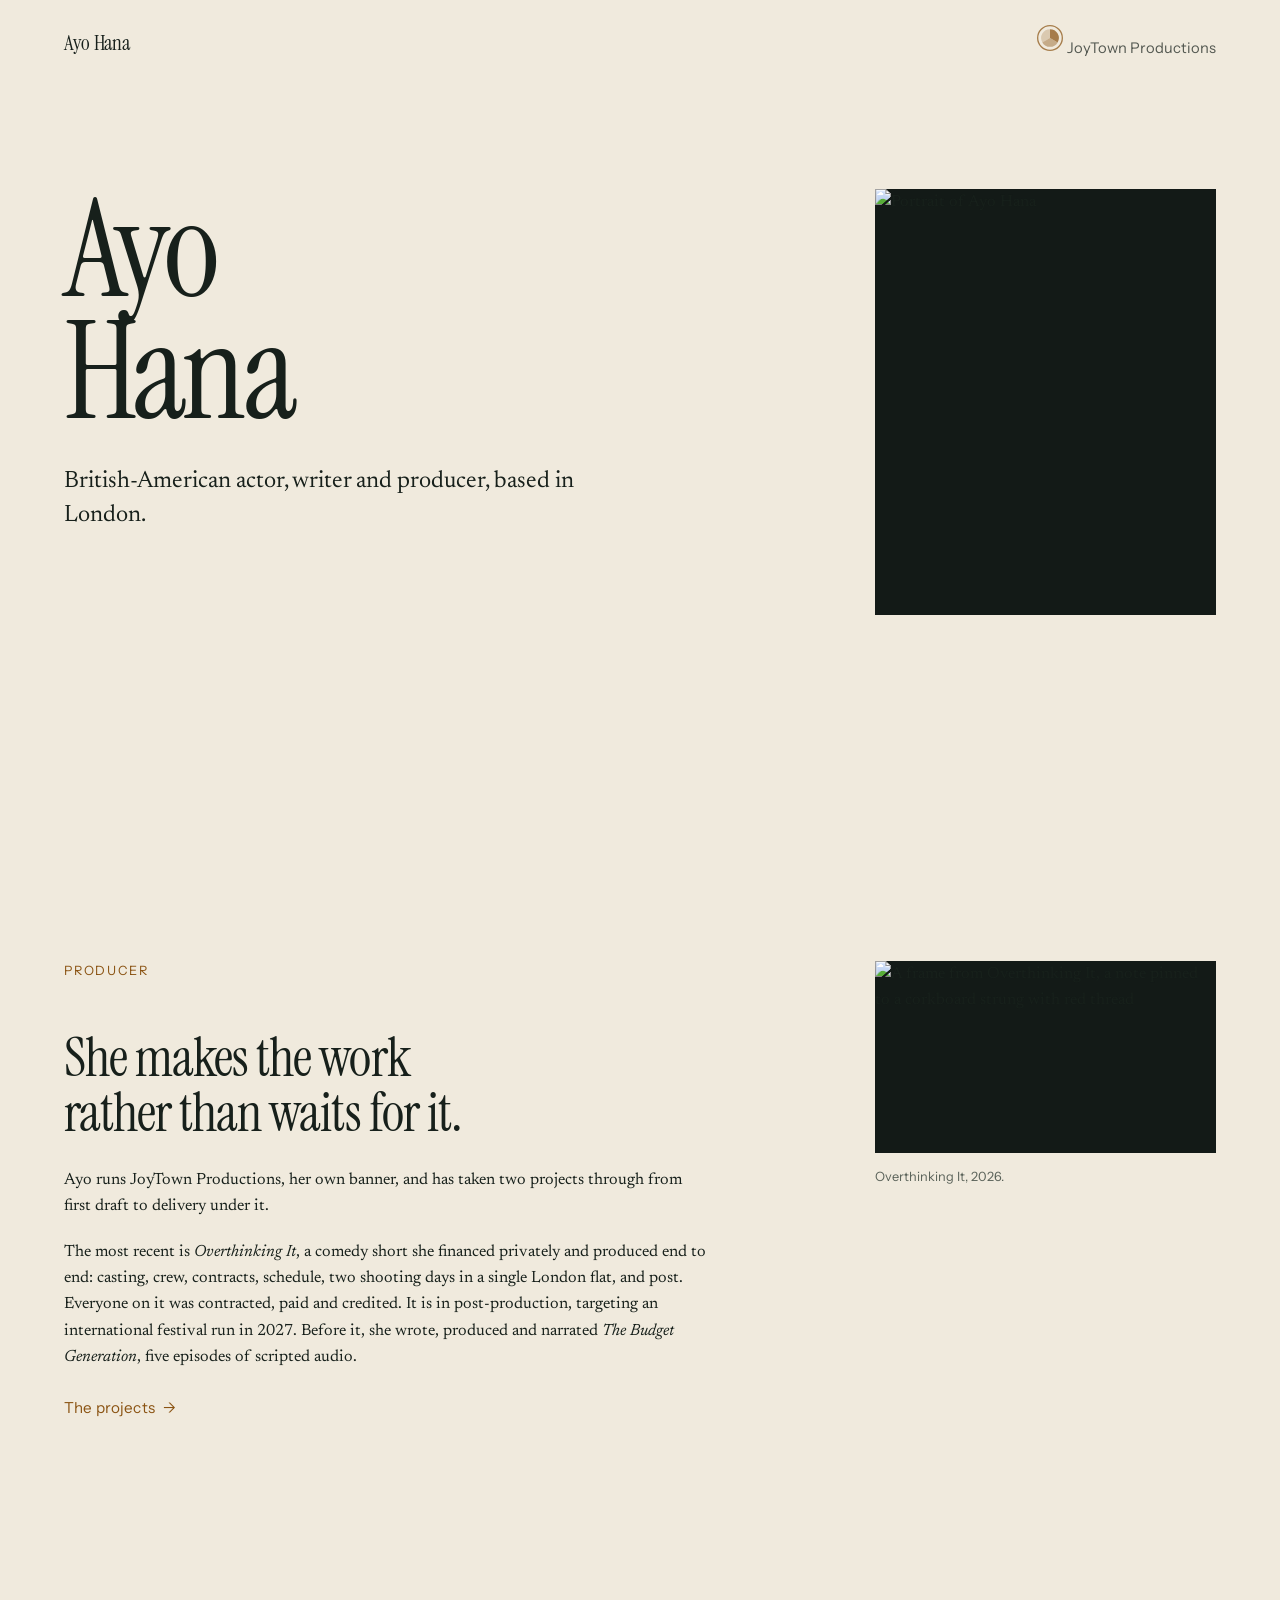
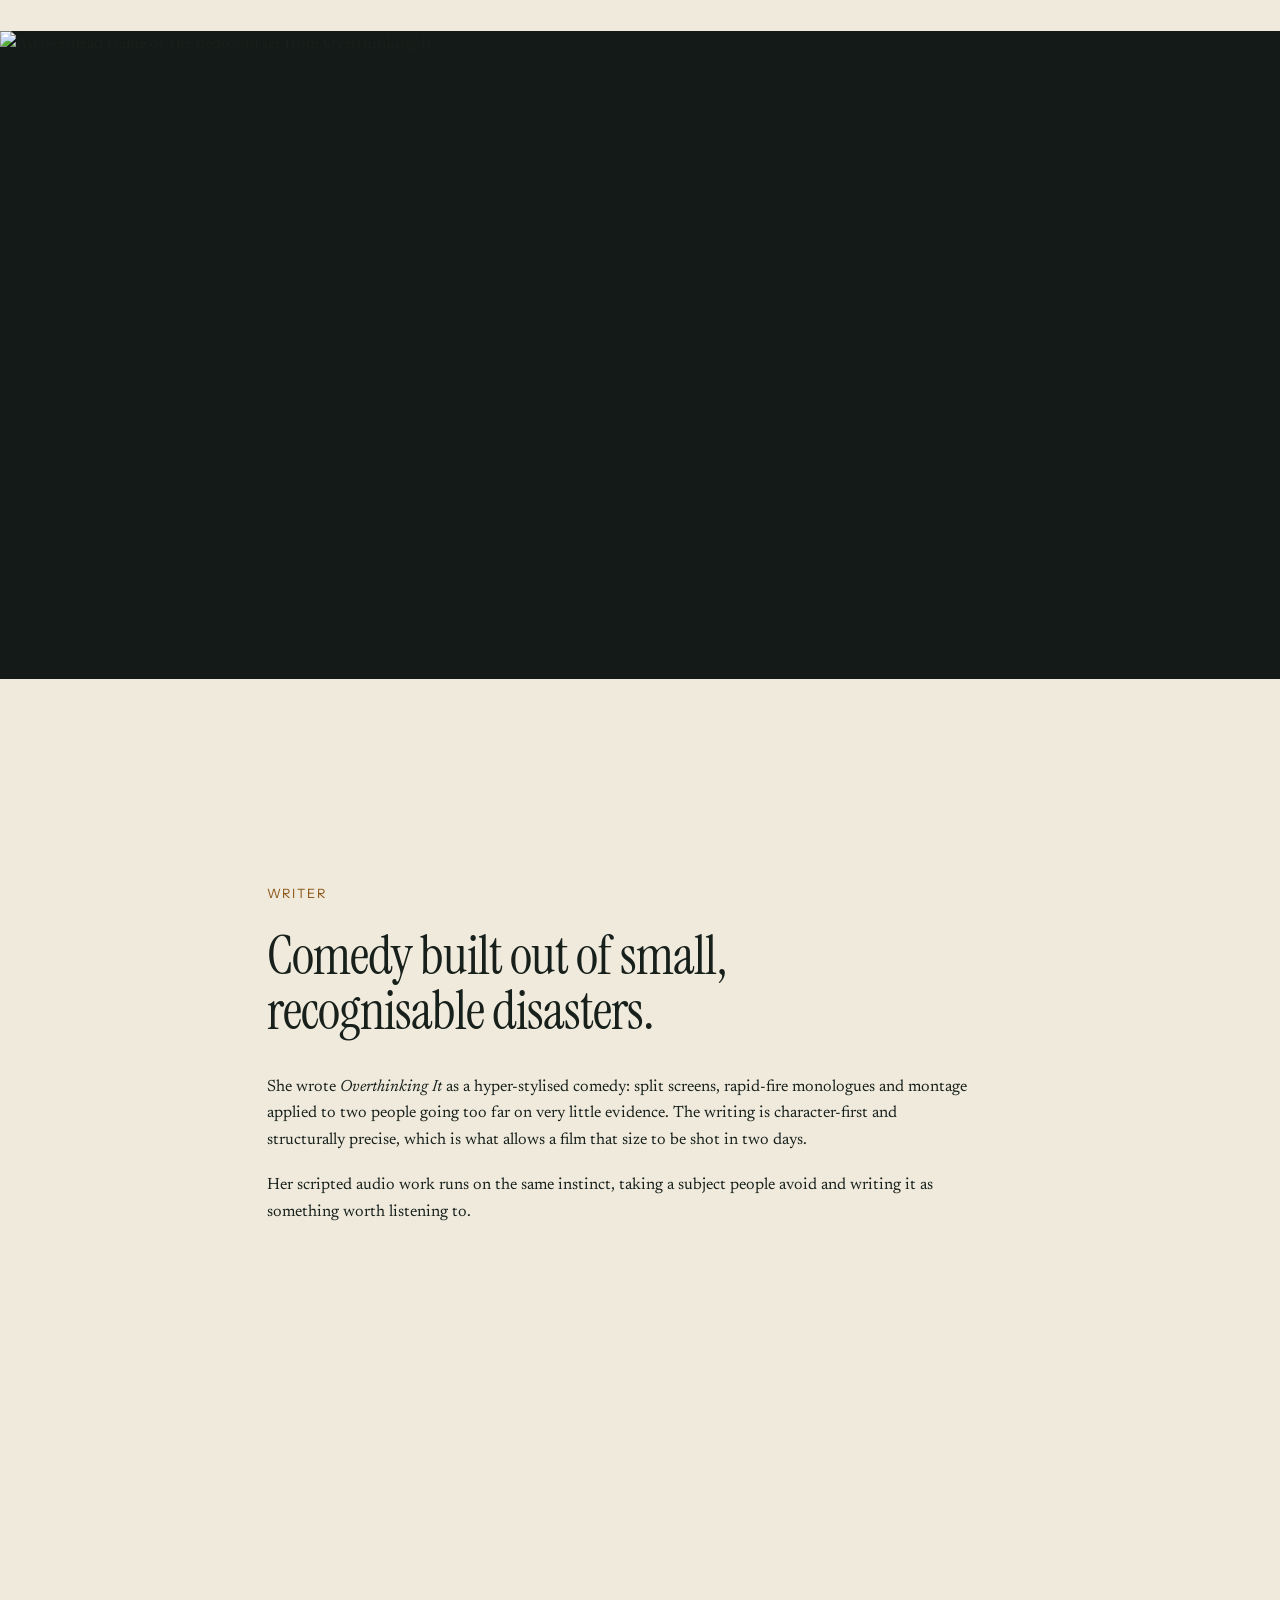
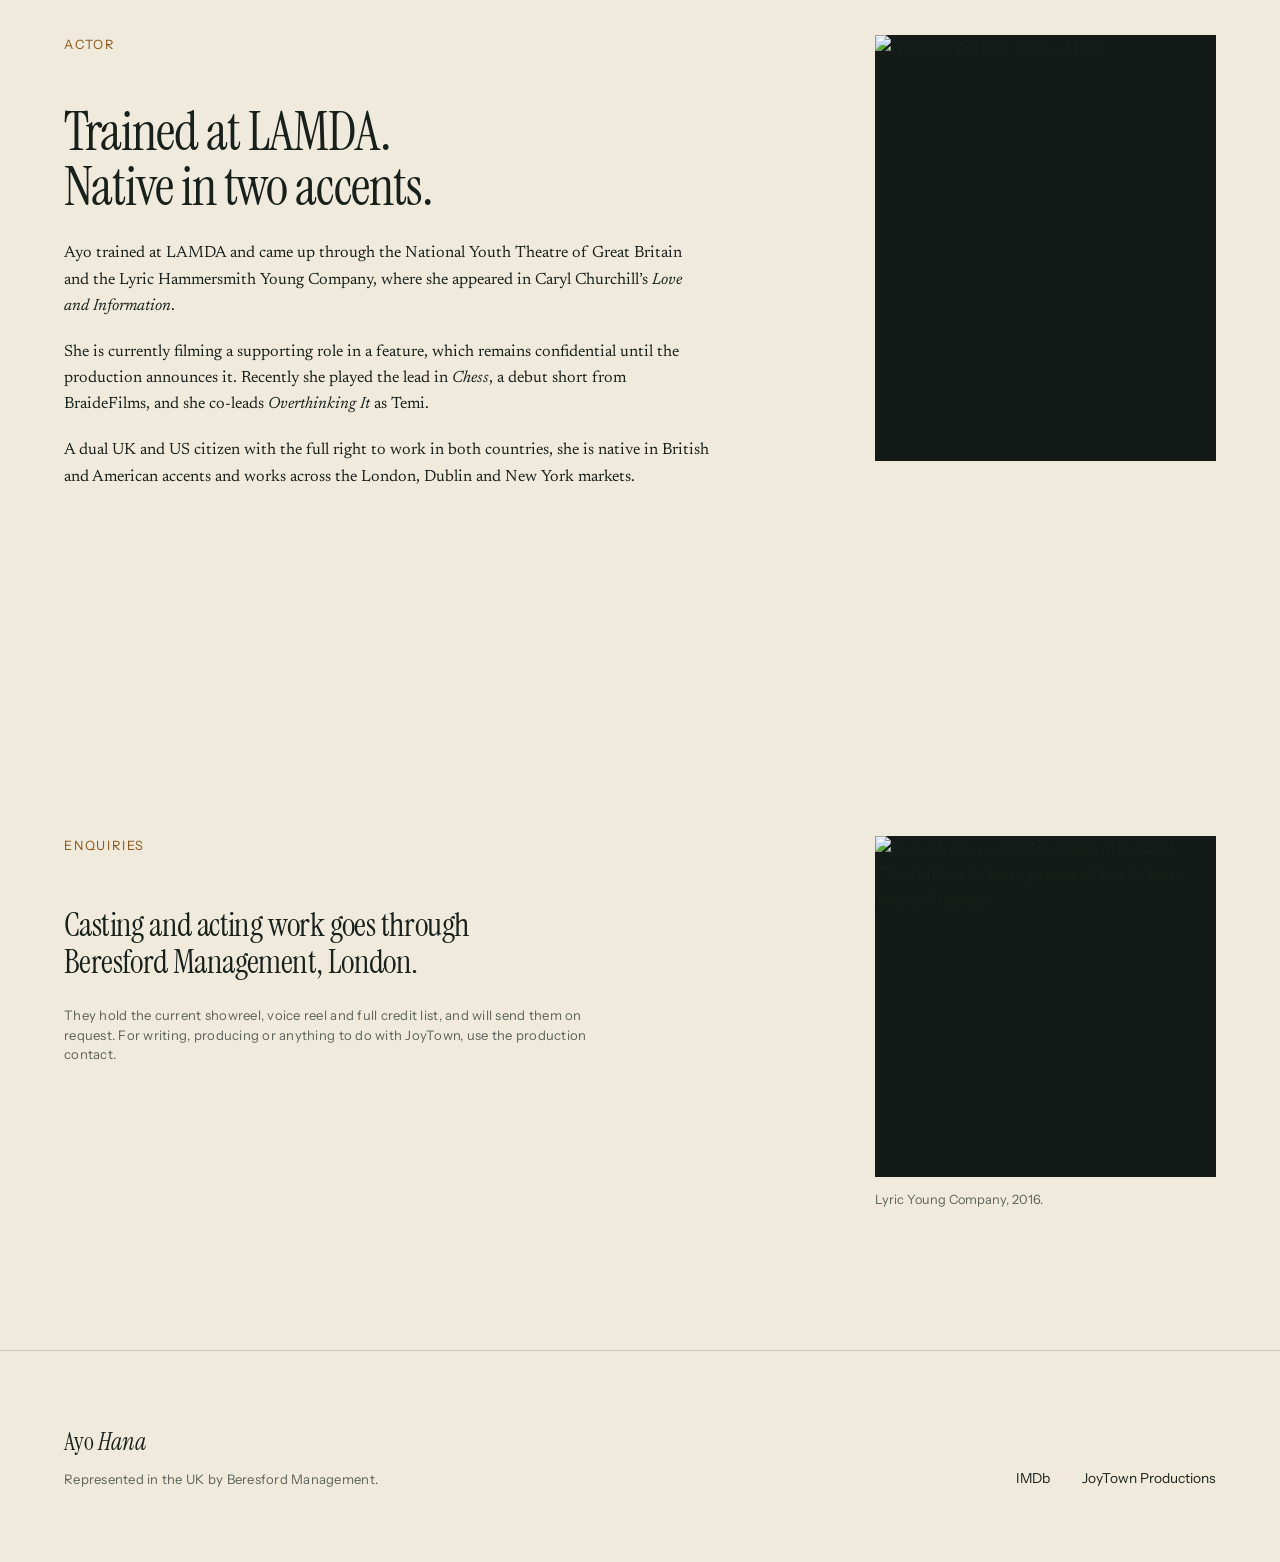
==== ayo-hana.html @ 01e251cb "Add site pages and stylesheet" ====
<!doctype html>
<html lang="en-GB">
<head>
<meta charset="utf-8">
<meta name="viewport" content="width=device-width, initial-scale=1">
<title>Ayo Hana &mdash; Actor, Writer, Producer</title>
<meta name="description" content="Ayo Hana is a British-American actor, writer and producer based in London. Trained at LAMDA. Represented by Beresford Management.">
<meta name="theme-color" content="#0C110F">
<meta property="og:type" content="website">
<meta property="og:site_name" content="JoyTown Productions">
<meta property="og:title" content="Ayo Hana - Actor, Writer, Producer">
<meta property="og:description" content="Ayo Hana is a British-American actor, writer and producer based in London. Trained at LAMDA. Represented by Beresford Management.">
<!-- After deploying to a domain, make og:image and twitter:image absolute URLs,
     eg https://yourdomain.com/img/ayo-headshot.jpg , or link previews show no image. -->
<meta property="og:image" content="img/ayo-headshot.jpg">
<meta name="twitter:card" content="summary_large_image">
<meta name="twitter:title" content="Ayo Hana - Actor, Writer, Producer">
<meta name="twitter:description" content="Ayo Hana is a British-American actor, writer and producer based in London. Trained at LAMDA. Represented by Beresford Management.">
<meta name="twitter:image" content="img/ayo-headshot.jpg">
<link rel="preconnect" href="https://fonts.googleapis.com">
<link rel="preconnect" href="https://fonts.gstatic.com" crossorigin>
<link rel="stylesheet" href="https://fonts.googleapis.com/css2?family=IBM+Plex+Mono:wght@400;500&family=Instrument+Sans:wght@400;500&family=Instrument+Serif:ital@0;1&family=Newsreader:ital,opsz,wght@0,6..72,400;0,6..72,500;1,6..72,400&display=swap">
<link rel="stylesheet" href="styles.css">
</head>
<body class="talent">
<a class="skip" href="#main">Skip to content</a>
<nav class="nav" aria-label="Primary" data-overhero="0"><div class="wrap wrap--wide"><div class="nav__in"><a class="mark" href="ayo-hana.html">Ayo Hana</a><ul class="nav__links"><li><a class="nav__link" href="index.html"><svg class="mark__glyph" viewBox="0 0 32 32" width="28" height="28" aria-hidden="true" focusable="false"><circle cx="16" cy="16" r="14.1" fill="none" stroke="currentColor" stroke-width="1.5"/><path d="M16 5.9A10.1 10.1 0 0 1 24.75 21.05L16 16Z" fill="currentColor"/><path d="M24.75 21.05A10.1 10.1 0 0 1 7.25 21.05L16 16Z" fill="currentColor" opacity=".58"/><path d="M7.25 21.05A10.1 10.1 0 0 1 16 5.9L16 16Z" fill="currentColor" opacity=".3"/></svg>&nbsp;JoyTown Productions</a></li></ul></div></div></nav>
<main id="main">

<header class="panel paper" style="padding-top:calc(var(--nav-h) + clamp(3rem,8vw,7rem))" id="top">
  <div class="wrap wrap--wide split split--lead split--top">
    <div class="split__a rv stack">
      <h1 class="display d1">Ayo<br>Hana</h1>
      <p class="lede measure" style="margin-top:.4rem">British-American actor, writer and producer, based in London.</p>
    </div>
    <div class="split__b rv rv-img" data-d="1">
      <figure class="fig"><div class="fig__frame"><img src="img/ayo-headshot.jpg" alt="Portrait of Ayo Hana" width="1200" height="1500" fetchpriority="high" decoding="async"></div></figure>
    </div>
  </div>
</header>

<section class="panel paper panel--tall" aria-labelledby="producer">
  <div class="wrap wrap--wide split split--lead split--top">
    <div class="split__a rv stack">
      <p class="eyebrow eyebrow--bulb">Producer</p>
      <h2 class="display d3" id="producer">She makes the work rather than waits for it.</h2>
      <div class="measure--wide">
        <p>Ayo runs <a class="link" href="index.html">JoyTown Productions</a>, her own banner, and has taken two projects through from first draft to delivery under it.</p>
        <p style="margin-top:1.2rem">The most recent is <em class="italic">Overthinking It</em>, a comedy short she financed privately and produced end to end: casting, crew, contracts, schedule, two shooting days in a single London flat, and post. Everyone on it was contracted, paid and credited. It is in post-production, targeting an international festival run in 2027. Before it, she wrote, produced and narrated <em class="italic">The Budget Generation</em>, five episodes of scripted audio.</p>
      </div>
      <p><a class="arrow" href="projects.html">The projects <span aria-hidden="true">&rarr;</span></a></p>
    </div>
    <div class="split__b rv rv-img" data-d="1">
      <figure class="fig"><div class="fig__frame"><img src="img/st-board.jpg" alt="A frame from Overthinking It, a note pinned to a corkboard strung with red thread" width="1500" height="844" loading="lazy" decoding="async"></div><figcaption>Overthinking It, 2026.</figcaption></figure>
    </div>
  </div>
</section>

<div class="band band--mid rv rv-img"><picture><source media="(max-width:700px)" srcset="img/st-wide-m.jpg" width="880" height="1100"><img src="img/st-wide.jpg" alt="An overhead frame of the bedroom set from Overthinking It" width="1800" height="1012" loading="lazy" decoding="async" style="--pos:50% 46%"></picture></div>

<section class="panel paper panel--tall" aria-labelledby="writer">
  <div class="wrap wrap--wide statement statement--offset">
    <div class="statement__lead rv">
      <p class="eyebrow eyebrow--bulb">Writer</p>
      <h2 class="display d3" id="writer">Comedy built out of small, recognisable disasters.</h2>
      <div class="measure--wide" style="margin-top:clamp(1.4rem,3vw,2.2rem)">
        <p>She wrote <em class="italic">Overthinking It</em> as a hyper-stylised comedy: split screens, rapid-fire monologues and montage applied to two people going too far on very little evidence. The writing is character-first and structurally precise, which is what allows a film that size to be shot in two days.</p>
        <p style="margin-top:1.2rem">Her scripted audio work runs on the same instinct, taking a subject people avoid and writing it as something worth listening to.</p>
      </div>
    </div>
  </div>
</section>

<section class="panel paper panel--tall" aria-labelledby="actor">
  <div class="wrap wrap--wide split split--lead split--top">
    <div class="split__a rv stack">
      <p class="eyebrow eyebrow--bulb">Actor</p>
      <h2 class="display d3" id="actor">Trained at LAMDA. Native in two accents.</h2>
      <div class="measure--wide">
        <p>Ayo trained at LAMDA and came up through the National Youth Theatre of Great Britain and the Lyric Hammersmith Young Company, where she appeared in Caryl Churchill&rsquo;s <em class="italic">Love and Information</em>.</p>
        <p style="margin-top:1.2rem">She is currently filming a supporting role in a feature, which remains confidential until the production announces it. Recently she played the lead in <em class="italic">Chess</em>, a debut short from BraideFilms, and she co-leads <em class="italic">Overthinking It</em> as Temi.</p>
        <p style="margin-top:1.2rem">A dual UK and US citizen with the full right to work in both countries, she is native in British and American accents and works across the London, Dublin and New York markets.</p>
      </div>
    </div>
    <div class="split__b rv rv-img" data-d="1">
      <figure class="fig"><div class="fig__frame"><img src="img/ayo-headshot-2.jpg" alt="A second portrait of Ayo Hana" width="1100" height="1375" loading="lazy" decoding="async"></div></figure>
    </div>
  </div>
</section>



<section class="panel paper" aria-labelledby="rep">
  <div class="wrap wrap--wide split split--lead split--top">
    <div class="split__a rv stack">
      <p class="eyebrow eyebrow--bulb">Enquiries</p>
      <h2 class="display d4" id="rep">Casting and acting work goes through <a class="link" href="https://www.beresfordmanagement.com" rel="noopener">Beresford Management</a>, London.</h2>
      <p class="cap measure">They hold the current showreel, voice reel and full credit list, and will send them on request. For writing, producing or anything to do with JoyTown, use the <a class="link" href="contact.html">production contact</a>.</p>
    </div>
    <div class="split__b rv rv-img" data-d="1">
      <figure class="fig"><div class="fig__frame"><img src="img/lyric-poster.jpg" alt="Poster for Love and Information by Caryl Churchill at the Lyric, presented by the Lyric Young Company" width="1100" height="1099" loading="lazy" decoding="async"></div><figcaption>Lyric Young Company, 2016.</figcaption></figure>
    </div>
  </div>
</section>

</main>
<footer class="foot"><div class="wrap wrap--wide"><div class="foot__in">
<div><p class="foot__mark">Ayo <em class="italic">Hana</em></p>
<p class="cap">Represented in the UK by <a class="link" href="https://www.beresfordmanagement.com" rel="noopener">Beresford Management</a>.</p></div>
<ul class="foot__links"><li><a class="link" href="https://www.imdb.com/name/nm15885397/" rel="noopener">IMDb</a></li>
<li><a class="link" href="index.html">JoyTown Productions</a></li></ul></div></div></footer>
<script>
(function(){
  var reduce = window.matchMedia && window.matchMedia('(prefers-reduced-motion: reduce)').matches;

  /* nav: recedes over a hero, condenses once the work starts scrolling past */
  var nav = document.querySelector('.nav');
  if (nav){
    var overHero = nav.getAttribute('data-overhero') === '1';
    var onScroll = function(){
      if (!overHero) return;
      if (window.scrollY > 40) nav.classList.add('is-stuck');
      else nav.classList.remove('is-stuck');
    };
    onScroll();
    window.addEventListener('scroll', onScroll, {passive:true});
  }

  /* mobile menu */
  var burger = document.querySelector('.burger'), menu = document.getElementById('menu');
  if (burger && menu){
    menu.hidden = false;
    var setOpen = function(open){
      menu.classList.toggle('is-open', open);
      burger.setAttribute('aria-expanded', open ? 'true' : 'false');
      document.documentElement.style.overflow = open ? 'hidden' : '';
      if (open){ var f = menu.querySelector('a'); if (f) f.focus(); }
    };
    burger.addEventListener('click', function(){
      setOpen(!menu.classList.contains('is-open'));
    });
    document.addEventListener('keydown', function(e){
      if (e.key === 'Escape' && menu.classList.contains('is-open')){ setOpen(false); burger.focus(); }
    });
  }

  /* reveals */
  var items = document.querySelectorAll('.rv');
  if (reduce || !('IntersectionObserver' in window)){
    for (var i=0;i<items.length;i++) items[i].classList.add('is-in');
  } else {
    var io = new IntersectionObserver(function(entries){
      entries.forEach(function(e){
        if (e.isIntersecting){
          var el = e.target, d = parseInt(el.getAttribute('data-d')||0,10);
          setTimeout(function(){ el.classList.add('is-in'); }, d*110);
          io.unobserve(el);
        }
      });
    }, {rootMargin:'0px 0px -6% 0px', threshold:0.05});
    for (var j=0;j<items.length;j++) io.observe(items[j]);
  }

  /* copy-to-clipboard for the press kit */
  document.addEventListener('click', function(ev){
    var btn = ev.target.closest ? ev.target.closest('.copy') : null;
    if (!btn) return;
    var src = document.getElementById(btn.getAttribute('data-copy'));
    if (!src) return;
    var text = src.innerText.trim();
    var done = function(){
      var old = btn.getAttribute('data-label') || btn.textContent;
      btn.setAttribute('data-label', old);
      btn.textContent = 'Copied';
      btn.classList.add('is-done');
      setTimeout(function(){ btn.textContent = old; btn.classList.remove('is-done'); }, 1800);
    };
    if (navigator.clipboard && navigator.clipboard.writeText){
      navigator.clipboard.writeText(text).then(done, function(){});
    } else {
      var ta = document.createElement('textarea');
      ta.value = text; document.body.appendChild(ta); ta.select();
      try { document.execCommand('copy'); done(); } catch(e){}
      document.body.removeChild(ta);
    }
  });
})();

(function(){
  if (window.matchMedia && window.matchMedia('(prefers-reduced-motion: reduce)').matches) return;
  var pages = ["index.html", "projects.html", "overthinking-it.html", "the-budget-generation.html", "press.html", "contact.html", "ayo-hana.html"];
  document.addEventListener('click', function(e){
    var a = e.target.closest ? e.target.closest('a') : null;
    if (!a || e.metaKey || e.ctrlKey || e.shiftKey || a.target) return;
    var href = a.getAttribute('href') || '';
    if (pages.indexOf(href) === -1) return;
    e.preventDefault();
    document.body.classList.add('is-leaving');
    setTimeout(function(){ window.location.href = href; }, 170);
  });
})();
</script>
</body>
</html>
---- styles.css ----
/* ==========================================================================
   JoyTown Productions
   Palette and materials taken from the Overthinking It set: sage panelling,
   tungsten practicals, script paper, and the red thread on the evidence board.
   ========================================================================== */

:root{
  --ink:#0C110F;            /* green-biased near black */
  --ink-2:#131A17;
  --ink-3:#1B231F;
  --sage:#4E5F53;
  --sage-dim:#8FA093;
  --bone:#F0EADD;           /* script paper */
  --bone-2:#E4DCCB;
  --bone-dim:#B6AF9F;
  --on-ink:#F0EADD;
  --on-ink-dim:#A9A79C;
  --on-bone:#17201B;
  --on-bone-dim:#5A6259;
  --bulb:#F0AC5B;           /* tungsten practical */
  --bulb-deep:#8A5312;
  --thread:#E4644A;         /* pinboard string */
  --thread-deep:#A63525;

  --serif:'Instrument Serif',Georgia,'Times New Roman',serif;
  --read:'Newsreader',Georgia,'Times New Roman',serif;
  --sans:'Instrument Sans',-apple-system,BlinkMacSystemFont,'Segoe UI',Helvetica,Arial,sans-serif;
  --mono:'IBM Plex Mono',ui-monospace,SFMono-Regular,Menlo,monospace;

  --d1:clamp(3.1rem,10.6vw,11rem);
  --d2:clamp(2.5rem,7vw,6.6rem);
  --d3:clamp(1.9rem,4.2vw,3.5rem);
  --d4:clamp(1.5rem,2.6vw,2.3rem);
  --lede:clamp(1.16rem,1.85vw,1.62rem);
  --body:clamp(1.02rem,1.05vw,1.14rem);

  --gut:clamp(1.25rem,5vw,4.5rem);
  --max:80rem;
  --ease:cubic-bezier(.19,1,.22,1);
  --nav-h:5.4rem;
}

*,*::before,*::after{box-sizing:border-box}
html{-webkit-text-size-adjust:100%;scroll-behavior:smooth}
@media (prefers-reduced-motion:reduce){html{scroll-behavior:auto}}
body{
  margin:0;background:var(--ink);color:var(--on-ink);
  font-family:var(--read);font-size:var(--body);line-height:1.62;
  font-optical-sizing:auto;
  -webkit-font-smoothing:antialiased;overflow-x:hidden;
  animation:pagein .5s var(--ease) both;
}
@keyframes pagein{from{opacity:0}to{opacity:1}}
body.is-leaving{opacity:0;transition:opacity .18s ease}
img{display:block;max-width:100%;height:auto}
a{color:inherit}

.skip{position:absolute;left:-9999px;top:0;z-index:200;background:var(--bone);color:var(--on-bone);
  padding:.8rem 1.2rem;font-family:var(--sans);font-size:.9rem}
.skip:focus{left:.6rem;top:.6rem}
:focus-visible{outline:2px solid var(--bulb);outline-offset:3px}

/* ---------- structure ---------- */
.wrap{max-width:var(--max);margin:0 auto;padding-inline:var(--gut)}
.wrap--wide{max-width:104rem}
.panel{padding-block:clamp(4.5rem,11vw,10rem)}
.panel--tight{padding-block:clamp(3rem,7vw,6rem)}
.panel--tall{padding-block:clamp(6.5rem,16vw,15rem)}
.paper{background:var(--bone);color:var(--on-bone)}
.paper .dim{color:var(--on-bone-dim)}
.dim{color:var(--on-ink-dim)}
.sage{background:var(--sage);color:var(--bone)}

/* ---------- type ---------- */
.display{font-family:var(--serif);font-weight:400;line-height:.94;letter-spacing:-.018em;margin:0;
  text-wrap:balance}
.d1{font-size:var(--d1);line-height:.9;letter-spacing:-.028em}
.d2{font-size:var(--d2)}
.d3{font-size:var(--d3);line-height:1.02}
.d4{font-size:var(--d4);line-height:1.12}
.italic{font-style:italic}
.lede{font-size:var(--lede);line-height:1.45;margin:0;font-weight:400}
p{margin:0 0 1.1em}
p:last-child{margin-bottom:0}
.measure{max-width:34rem}
.measure--wide{max-width:44rem}

/* small caption / interface type — sans, not mono. Mono is reserved for
   genuine production metadata so that it keeps its meaning. */
.cap{font-family:var(--sans);font-size:.82rem;letter-spacing:.02em;line-height:1.5;margin:0;
  color:var(--on-ink-dim)}
.paper .cap{color:var(--on-bone-dim)}
.eyebrow{font-family:var(--sans);font-size:.8rem;letter-spacing:.14em;text-transform:uppercase;
  margin:0 0 1.5rem;color:var(--sage-dim)}
.paper .eyebrow{color:var(--on-bone-dim)}
.eyebrow--bulb{color:var(--bulb)}
.paper .eyebrow--bulb{color:var(--bulb-deep)}

/* mono, used sparingly: slate strips, credits, fact sheets */
.mono{font-family:var(--mono);font-size:.78rem;letter-spacing:.04em}

/* ---------- links ---------- */
.link{text-decoration:none;background-image:linear-gradient(currentColor,currentColor);
  background-size:0 1px;background-repeat:no-repeat;background-position:0 100%;
  transition:background-size .42s var(--ease)}
.link:hover,.link:focus-visible{background-size:100% 1px}
.arrow{display:inline-flex;align-items:baseline;gap:.55em;text-decoration:none;
  font-family:var(--sans);font-size:.95rem;letter-spacing:.01em;color:var(--bulb)}
.paper .arrow{color:var(--bulb-deep)}
.arrow span{transition:transform .45s var(--ease);display:inline-block}
.arrow:hover span,.arrow:focus-visible span{transform:translateX(.4em)}
.arrow::before{content:"";position:absolute}
.arrow{position:relative;padding-bottom:.35rem}
.arrow::after{content:"";position:absolute;left:0;bottom:0;height:1px;width:100%;
  background:currentColor;transform:scaleX(0);transform-origin:0 50%;
  transition:transform .5s var(--ease)}
.arrow:hover::after,.arrow:focus-visible::after{transform:scaleX(1)}

/* ---------- navigation ---------- */
.nav{position:fixed;inset:0 0 auto;z-index:100;
  transition:background-color .45s var(--ease),backdrop-filter .45s var(--ease),
             border-color .45s var(--ease);
  border-bottom:1px solid transparent}
.nav__in{display:flex;align-items:center;justify-content:space-between;gap:1.5rem;
  height:var(--nav-h);transition:height .45s var(--ease)}
.nav.is-stuck{background:rgba(12,17,15,.82);backdrop-filter:blur(16px) saturate(1.2);
  -webkit-backdrop-filter:blur(16px) saturate(1.2);border-bottom-color:rgba(240,234,221,.11)}
.nav.is-stuck .nav__in{height:4.1rem}
.mark em{font-style:italic}
.nav__links{display:flex;gap:clamp(1.1rem,2.4vw,2.4rem);list-style:none;margin:0;padding:0;
  align-items:center}
.nav__link{font-family:var(--sans);font-size:.92rem;text-decoration:none;color:var(--on-ink);
  opacity:.72;transition:opacity .35s var(--ease);position:relative;padding-block:.35rem}
.nav__link:hover,.nav__link:focus-visible{opacity:1}
.nav__link::after{content:"";position:absolute;left:0;right:0;bottom:0;height:1px;
  background:var(--bulb);transform:scaleX(0);transform-origin:0 50%;
  transition:transform .45s var(--ease)}
.nav__link:hover::after,.nav__link:focus-visible::after{transform:scaleX(1)}
.nav__link[aria-current="page"]{opacity:1}
.nav__link[aria-current="page"]::after{transform:scaleX(1);background:var(--on-ink);opacity:.35}
.burger{display:none;background:none;border:0;color:var(--on-ink);font-family:var(--sans);
  font-size:.92rem;cursor:pointer;padding:.6rem 0;align-items:center;gap:.55rem}
.burger__bars{display:inline-block;width:1.15rem;height:.5rem;position:relative}
.burger__bars::before,.burger__bars::after{content:"";position:absolute;left:0;right:0;height:1px;
  background:currentColor;transition:transform .4s var(--ease)}
.burger__bars::before{top:0}.burger__bars::after{bottom:0}
.menu{position:fixed;inset:0;z-index:99;background:var(--ink);
  display:flex;flex-direction:column;justify-content:center;padding:var(--gut);
  opacity:0;visibility:hidden;transition:opacity .4s var(--ease),visibility .4s}
.menu.is-open{opacity:1;visibility:visible}
.menu ul{list-style:none;margin:0;padding:0;display:grid;gap:.4rem}
.menu a{font-family:var(--serif);font-size:clamp(2.1rem,9vw,3.4rem);text-decoration:none;
  line-height:1.18;display:block}
.menu .cap{margin-top:2.5rem}

/* ---------- full-height hero ---------- */
.hero{position:relative;min-height:100svh;display:flex;flex-direction:column;
  justify-content:flex-end;overflow:hidden;isolation:isolate}
.hero__media{position:absolute;inset:0;z-index:-2}
.hero__media img{width:100%;height:100%;object-fit:cover;object-position:var(--pos,50% 45%);
  animation:heroin 1.8s var(--ease) both}
@keyframes heroin{from{transform:scale(1.06)}to{transform:scale(1)}}
.hero::after{content:"";position:absolute;inset:0;z-index:-1;pointer-events:none;
  background:
    linear-gradient(to top,rgba(12,17,15,.93) 0%,rgba(12,17,15,.6) 28%,rgba(12,17,15,.1) 58%,rgba(12,17,15,.44) 100%),
    linear-gradient(to right,rgba(12,17,15,.66) 0%,rgba(12,17,15,.3) 44%,rgba(12,17,15,0) 72%)}
@media (max-width:760px){
  .hero::after{background:linear-gradient(to top,rgba(12,17,15,.94) 0%,rgba(12,17,15,.6) 34%,rgba(12,17,15,.16) 66%,rgba(12,17,15,.44) 100%)}
}
.hero__in{position:relative;padding-bottom:clamp(2.6rem,6vw,5rem);padding-top:calc(var(--nav-h) + 2rem);
  width:100%}
.hero__title{max-width:16ch}
.hero__foot{display:flex;flex-wrap:wrap;align-items:baseline;gap:.85rem 2rem;
  margin-top:clamp(1.8rem,4vw,3rem);padding-top:1.4rem;
  border-top:1px solid rgba(240,234,221,.18)}
.hero--mid{min-height:78svh}
.scrollcue{position:absolute;right:var(--gut);bottom:clamp(2.6rem,6vw,5rem);
  writing-mode:vertical-rl;font-family:var(--sans);font-size:.72rem;letter-spacing:.18em;
  text-transform:uppercase;color:var(--on-ink-dim)}
@media (max-width:760px){.scrollcue{display:none}}

/* ---------- full-bleed image bands ---------- */
.band{position:relative;overflow:hidden;background:var(--ink-2)}
.band img{width:100%;height:100%;object-fit:cover;object-position:var(--pos,50% 50%)}
.band--tall{height:min(92svh,60rem)}
.band--mid{height:min(72svh,46rem)}
.band--strip{height:min(38svh,24rem)}
.band__cap{position:absolute;left:var(--gut);bottom:1.4rem;right:var(--gut);
  color:var(--on-ink);text-shadow:0 1px 14px rgba(0,0,0,.65)}

/* ---------- editorial compositions ---------- */
.statement{display:grid;gap:clamp(2rem,5vw,4.5rem)}
.statement__lead{grid-column:1/-1}
@media (min-width:900px){
  .statement{grid-template-columns:repeat(12,1fr);align-items:start}
  .statement__lead{grid-column:1/9}
  .statement__aside{grid-column:9/13;padding-top:.9rem}
  .statement--offset .statement__lead{grid-column:3/11}
}
.split{display:grid;gap:clamp(2rem,5vw,4.5rem)}
@media (min-width:860px){
  .split{grid-template-columns:repeat(12,1fr);align-items:center}
  .split__a{grid-column:1/7}
  .split__b{grid-column:8/13}
  .split--flip .split__a{grid-column:7/13;order:2}
  .split--flip .split__b{grid-column:1/6;order:1}
  .split--lead .split__a{grid-column:1/8}
  .split--lead .split__b{grid-column:9/13}
  .split--top{align-items:start}
}
/* two images at deliberately different scales */
.duo{display:grid;gap:clamp(1.4rem,3.5vw,3rem)}
@media (min-width:860px){
  .duo{grid-template-columns:repeat(12,1fr);align-items:end}
  .duo__big{grid-column:1/8}
  .duo__small{grid-column:9/12;padding-bottom:clamp(2rem,6vw,6rem)}
  .duo--flip .duo__big{grid-column:6/13}
  .duo--flip .duo__small{grid-column:2/5}
}
.stack{display:grid;gap:clamp(1.1rem,2vw,1.7rem);align-content:start}
.stack--s{gap:.7rem}
.stack--l{gap:clamp(2rem,4vw,3.4rem)}

/* offset portrait that bleeds off the edge */
.bleed-left{margin-left:calc(var(--gut) * -1)}
.bleed-right{margin-right:calc(var(--gut) * -1)}
@media (min-width:860px){
  .bleed-left{margin-left:calc(50% - 50vw)}
  .bleed-right{margin-right:calc(50% - 50vw)}
}

/* ---------- figures ---------- */
figure{margin:0}
.fig__frame{overflow:hidden;background:var(--ink-2)}
.fig__frame img{width:100%;transition:transform .8s var(--ease)}
a:hover .fig__frame img,.fig:hover .fig__frame img{transform:scale(1.028)}
figcaption{margin-top:.85rem;font-family:var(--sans);font-size:.8rem;line-height:1.5;
  color:var(--on-ink-dim);max-width:32rem}
.paper figcaption{color:var(--on-bone-dim)}

/* ---------- production metadata ---------- */
.slatebar{display:flex;flex-wrap:wrap;gap:.5rem clamp(1rem,3vw,2.4rem);
  font-family:var(--mono);font-size:.74rem;letter-spacing:.08em;text-transform:uppercase;
  color:var(--on-ink-dim);border-top:1px solid rgba(240,234,221,.16);padding-top:.9rem}
.paper .slatebar{color:var(--on-bone-dim);border-top-color:rgba(23,32,27,.18)}
.slatebar b{font-weight:500;color:var(--bulb)}
.paper .slatebar b{color:var(--bulb-deep)}

.specs{margin:0;font-family:var(--mono);font-size:.82rem;line-height:1.6}
.specs__row{display:grid;grid-template-columns:1fr;gap:.15rem;padding:.85rem 0;
  border-top:1px solid rgba(240,234,221,.14)}
.paper .specs__row{border-top-color:rgba(23,32,27,.16)}
.specs__row:last-child{border-bottom:1px solid rgba(240,234,221,.14)}
.paper .specs__row:last-child{border-bottom-color:rgba(23,32,27,.16)}
.specs dt{color:var(--on-ink-dim);letter-spacing:.09em;text-transform:uppercase;font-size:.7rem}
.paper .specs dt{color:var(--on-bone-dim)}
.specs dd{margin:0}
@media (min-width:620px){
  .specs__row{grid-template-columns:11rem 1fr;gap:1.5rem;align-items:baseline}
}

/* ---------- press kit ---------- */
.kit{border-top:1px solid rgba(23,32,27,.16);padding-top:1.5rem;margin-top:2.5rem}
.kit:first-of-type{margin-top:0}
.kit__head{display:flex;align-items:center;justify-content:space-between;gap:1.5rem}
.copy{font-family:var(--sans);font-size:.8rem;letter-spacing:.02em;background:none;cursor:pointer;
  border:1px solid rgba(23,32,27,.3);color:inherit;padding:.42rem .95rem;border-radius:0;
  transition:background-color .35s var(--ease),color .35s var(--ease),border-color .35s var(--ease)}
.copy:hover{background:var(--on-bone);color:var(--bone);border-color:var(--on-bone)}
.copy.is-done{background:var(--bulb-deep);border-color:var(--bulb-deep);color:var(--bone)}

/* ---------- contact routes ---------- */
.routes{display:grid;gap:clamp(2rem,4vw,3rem)}
@media (min-width:820px){.routes{grid-template-columns:repeat(3,1fr)}}
.route{border-top:1px solid rgba(23,32,27,.2);padding-top:1.4rem}
.route__val{font-family:var(--serif);font-size:clamp(1.5rem,2.5vw,2.1rem);line-height:1.14;
  margin:.5rem 0 .8rem}

/* ---------- footer ---------- */
.foot{background:var(--ink);border-top:1px solid rgba(240,234,221,.12);
  padding-block:clamp(3rem,6vw,4.5rem)}
.foot__in{display:grid;gap:2rem}
@media (min-width:760px){.foot__in{grid-template-columns:1fr auto;align-items:end}}
.foot__links{list-style:none;margin:0;padding:0;display:flex;flex-wrap:wrap;
  gap:.7rem clamp(1.1rem,2.5vw,2rem);font-family:var(--sans);font-size:.86rem}
.foot__mark{font-family:var(--serif);font-size:1.5rem;margin:0 0 .5rem}

/* ---------- reveals ---------- */
.rv{opacity:0;transform:translateY(20px);
  transition:opacity .85s var(--ease),transform .85s var(--ease)}
.rv.is-in{opacity:1;transform:none}
.rv-img .fig__frame img,.rv-img.band img{clip-path:inset(0 0 14% 0);transform:scale(1.05);
  transition:clip-path 1s var(--ease),transform 1.2s var(--ease)}
.rv-img.is-in .fig__frame img,.rv-img.is-in.band img{clip-path:inset(0 0 0 0);transform:none}

@media (prefers-reduced-motion:reduce){
  *,*::before,*::after{animation-duration:.001ms!important;animation-iteration-count:1!important;
    transition-duration:.001ms!important}
  .rv{opacity:1;transform:none}
  .rv-img .fig__frame img,.rv-img.band img{clip-path:none;transform:none}
  .hero__media img{animation:none}
  body{animation:none}
}



/* ---------- logo lockup ---------- */
.mark{display:inline-flex;align-items:center;gap:.6rem;text-decoration:none;color:var(--on-ink);
  font-family:var(--serif);font-size:1.3rem;letter-spacing:-.005em;white-space:nowrap;line-height:1}
.mark__glyph{flex:0 0 auto;color:var(--bulb);transition:transform .7s var(--ease),color .4s var(--ease)}
.mark:hover .mark__glyph{transform:rotate(120deg)}
body.talent .mark__glyph{color:var(--bulb-deep)}
.mark--foot{font-size:1.5rem;gap:.7rem}
.mark--foot .mark__glyph{width:32px;height:32px}

/* ---------- project index cards ---------- */
.projects{display:grid;gap:clamp(3rem,7vw,6rem)}
.project{display:grid;gap:clamp(1.2rem,3vw,2.4rem);text-decoration:none;color:inherit}
@media (min-width:860px){
  .project{grid-template-columns:repeat(12,1fr);align-items:center}
  .project__media{grid-column:1/8}
  .project__body{grid-column:8/13}
  .project:nth-child(even) .project__media{grid-column:6/13;order:2}
  .project:nth-child(even) .project__body{grid-column:1/6;order:1}
}
.project__title{font-family:var(--serif);font-size:clamp(2rem,4.4vw,3.4rem);line-height:1.02;
  margin:.5rem 0 .9rem;letter-spacing:-.018em}
.project__meta{font-family:var(--mono);font-size:.72rem;letter-spacing:.09em;text-transform:uppercase;
  color:var(--on-ink-dim)}
.paper .project__meta{color:var(--on-bone-dim)}
.project .fig__frame{background:var(--ink-2)}
.project:hover .fig__frame img{transform:scale(1.028)}

/* ---------- status pill: the one place semantic colour is used ---------- */
.status{display:inline-flex;align-items:center;gap:.5rem;font-family:var(--mono);font-size:.7rem;
  letter-spacing:.1em;text-transform:uppercase;color:var(--bulb)}
.paper .status,body.talent .status{color:var(--bulb-deep)}
.status::before{content:"";width:.42rem;height:.42rem;border-radius:50%;background:currentColor}

/* ---------- talent page: a separate entity, on paper rather than film black ---
   Every panel on that page carries .paper, so the existing on-bone rules do the
   work. Only the body, nav and footer need their own light treatment. -------- */
body.talent{background:var(--bone);color:var(--on-bone)}
body.talent .nav.is-stuck{background:rgba(240,234,221,.86);
  border-bottom-color:rgba(23,32,27,.14)}
body.talent .mark,body.talent .nav__link{color:var(--on-bone)}
body.talent .nav__link::after{background:var(--bulb-deep)}
body.talent .nav__link[aria-current="page"]::after{background:var(--on-bone)}
body.talent .burger{color:var(--on-bone)}
body.talent .menu{background:var(--bone);color:var(--on-bone)}
body.talent .foot{background:var(--bone);color:var(--on-bone);
  border-top-color:rgba(23,32,27,.18)}
body.talent .foot .cap{color:var(--on-bone-dim)}
body.talent .skip{background:var(--on-bone);color:var(--bone)}
body.talent :focus-visible{outline-color:var(--bulb-deep)}
.nav__out{font-size:.78em;vertical-align:.15em;margin-left:.28em;opacity:.75}

/* ---------- responsive nav ---------- */
@media (max-width:820px){
  :root{--nav-h:4.4rem}
  .nav__links{display:none}
  .burger{display:inline-flex}
  .mark{font-size:1.16rem}
}
@media (max-width:520px){
  .mark{font-size:1.04rem}
  .hero__title{max-width:11ch}
}
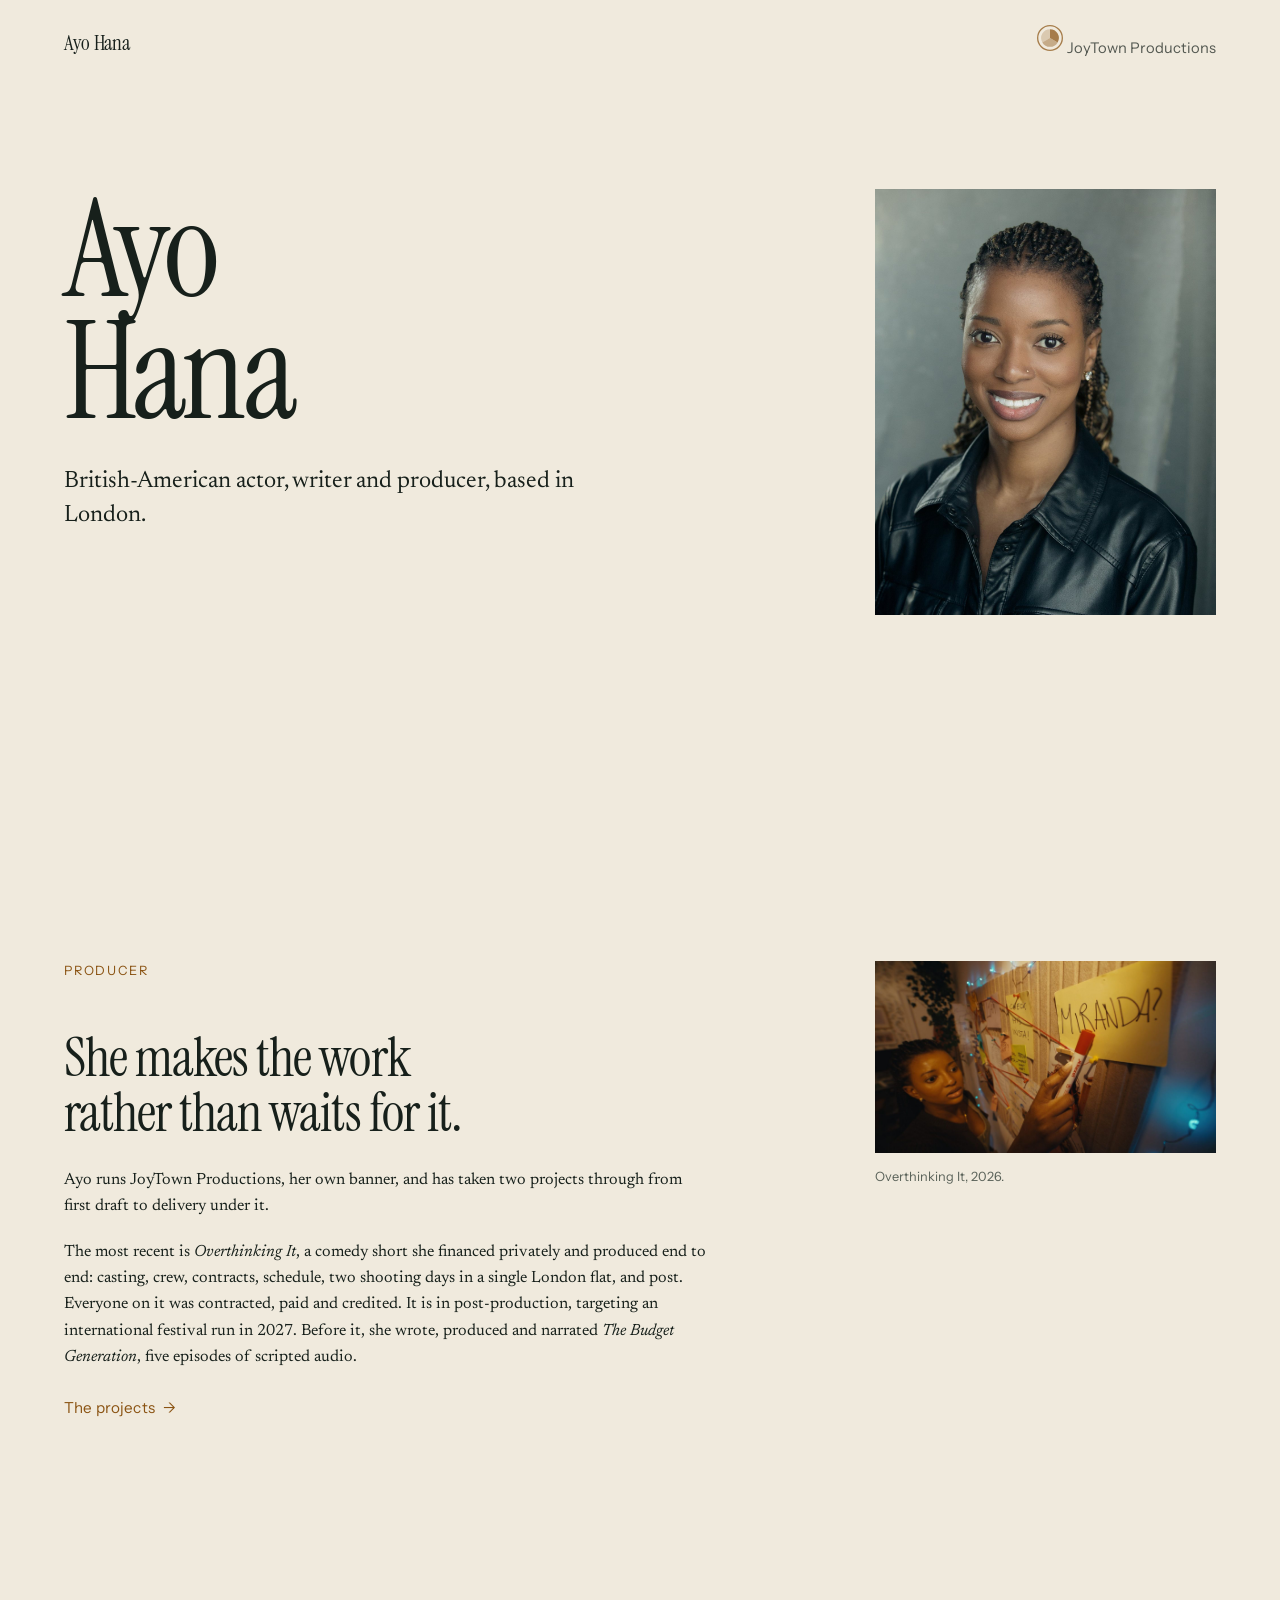
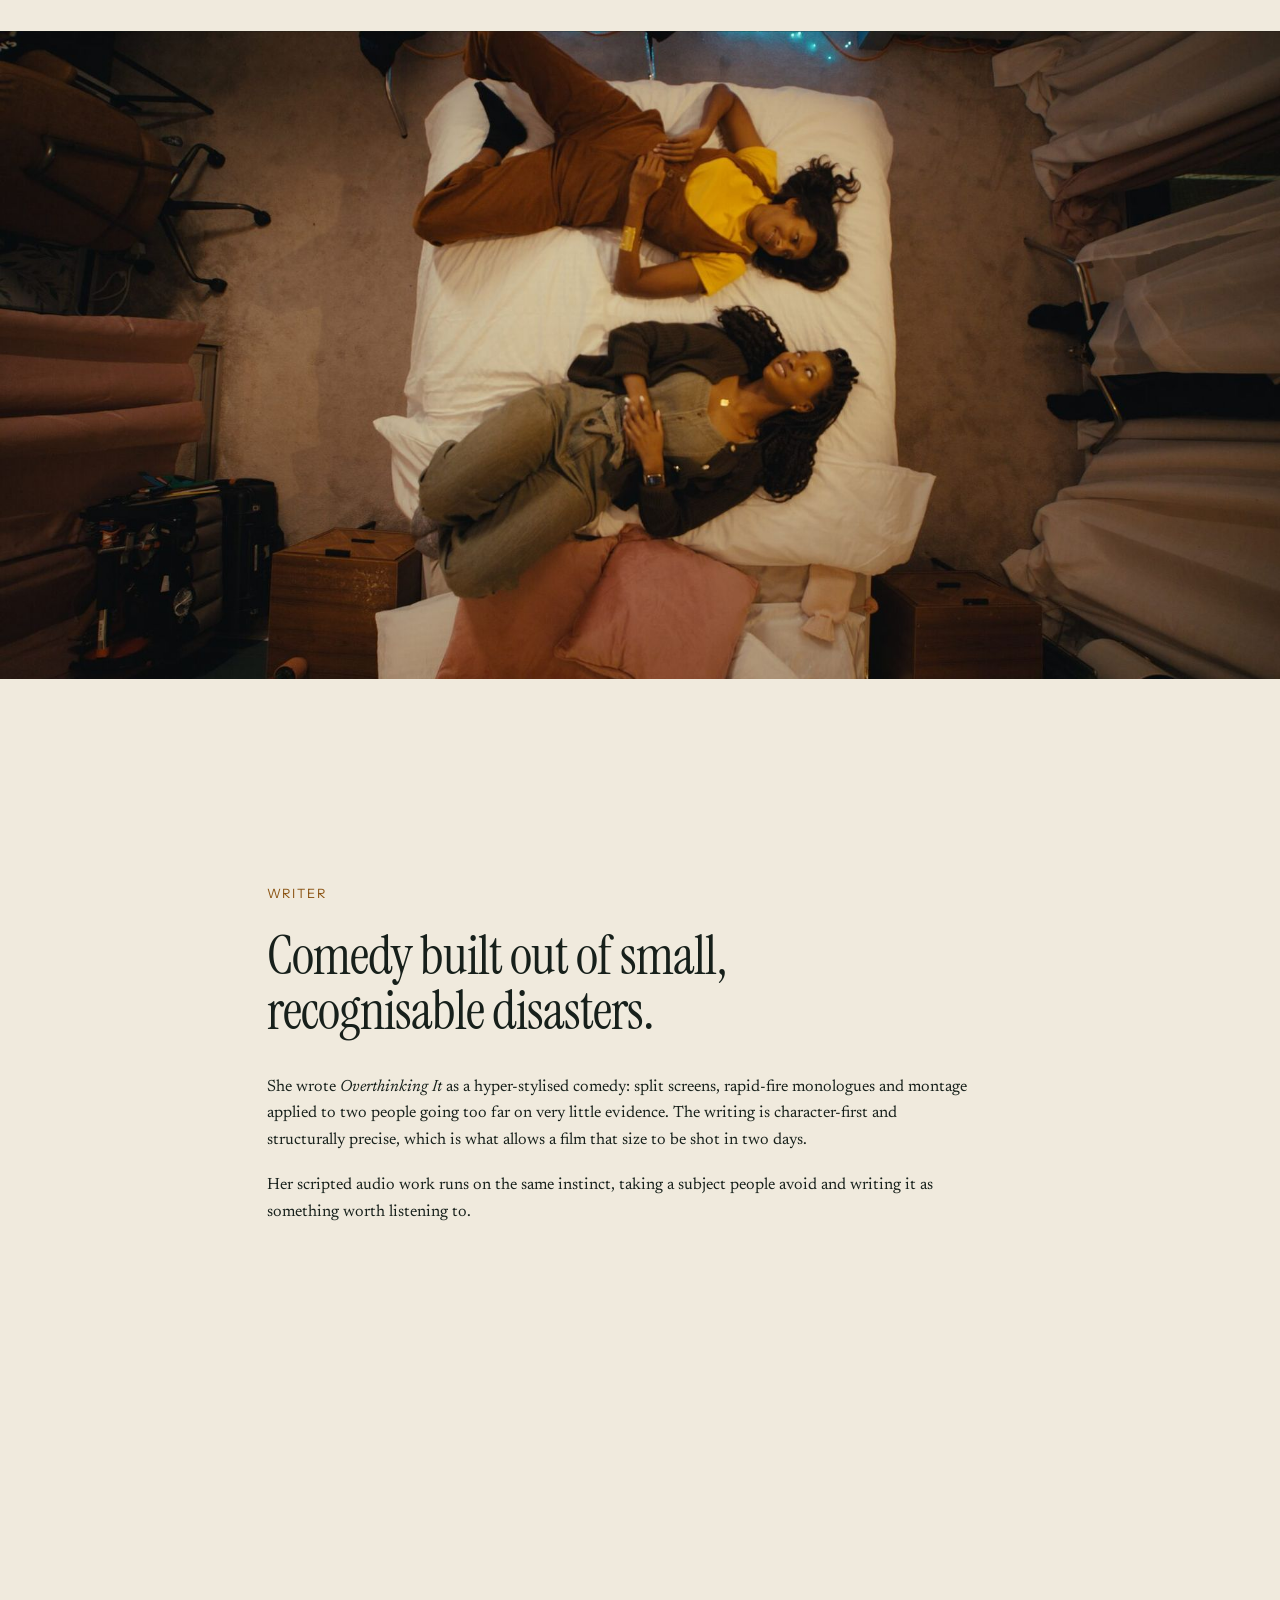
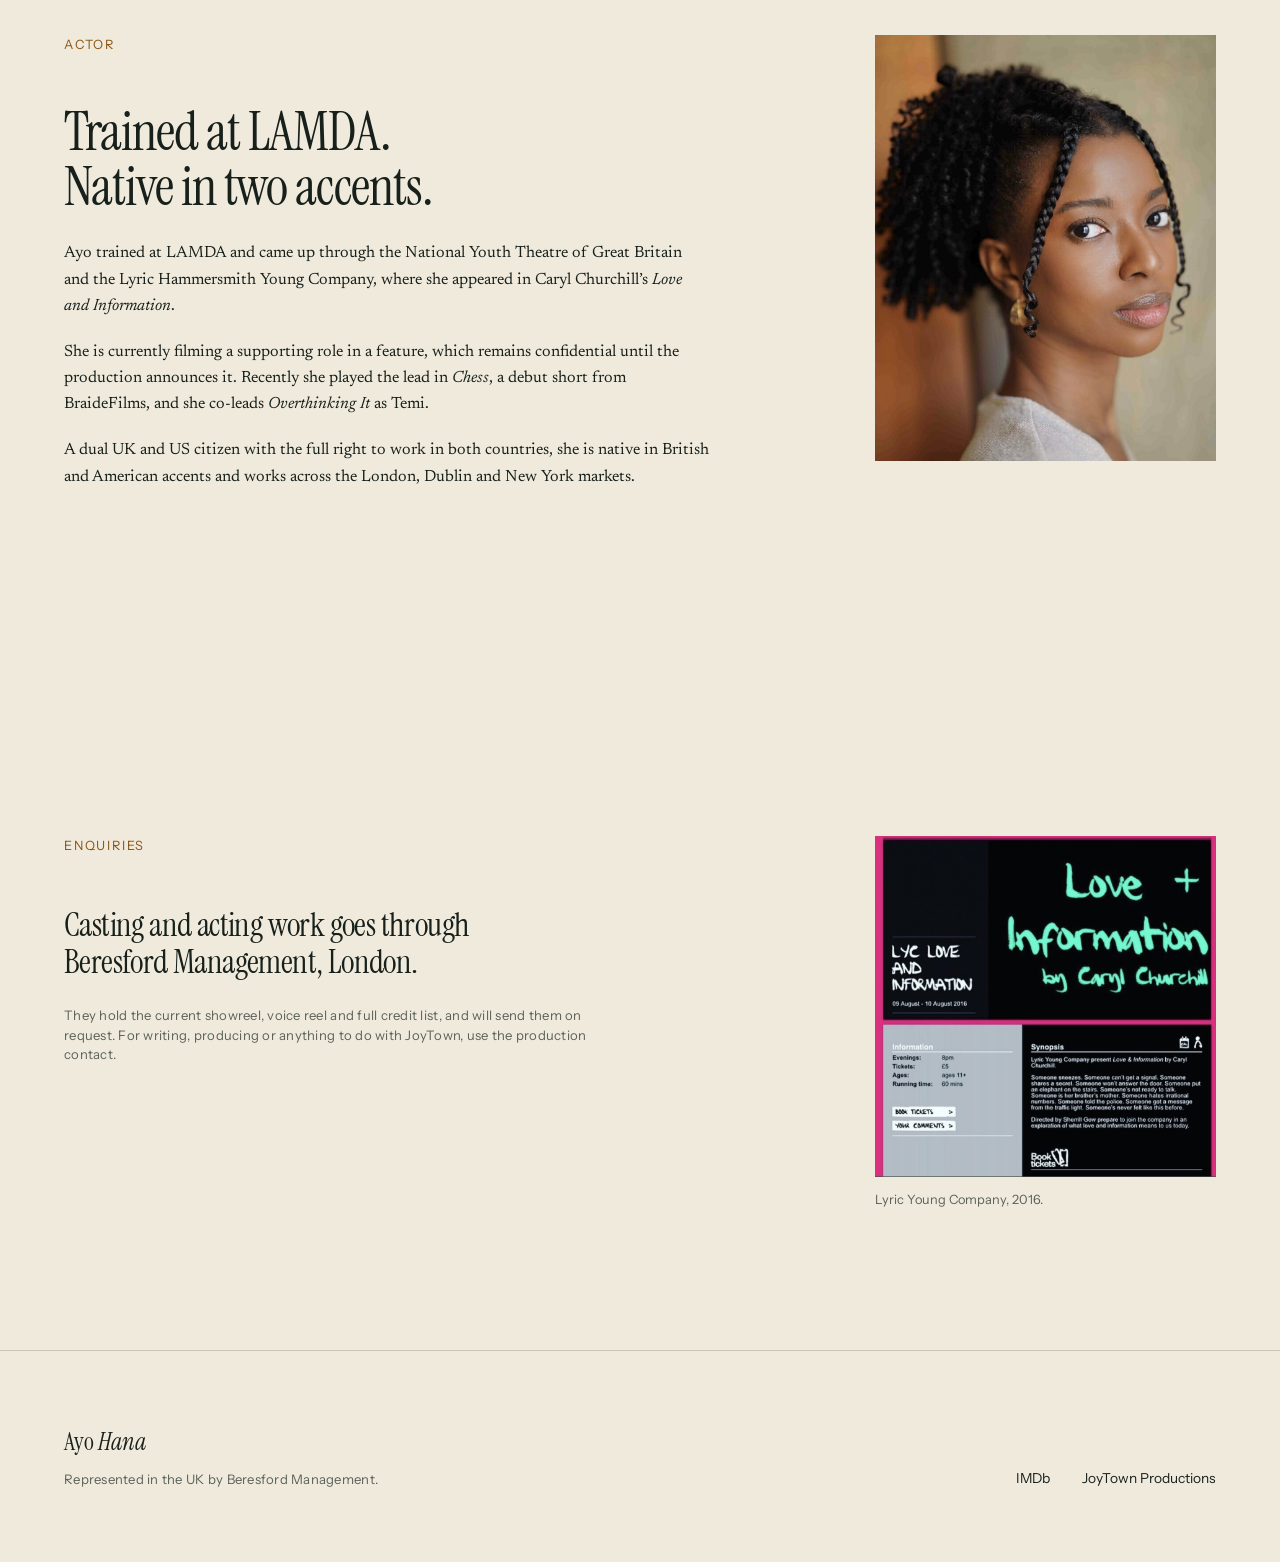
==== commit b81e8ca7: "Absolute og:image and twitter:image URLs, add og:url" ====
--- a/ayo-hana.html
+++ b/ayo-hana.html
@@ -7,16 +7,15 @@
 <meta name="description" content="Ayo Hana is a British-American actor, writer and producer based in London. Trained at LAMDA. Represented by Beresford Management.">
 <meta name="theme-color" content="#0C110F">
 <meta property="og:type" content="website">
+<meta property="og:url" content="https://joytownproductions.com/ayo-hana.html">
 <meta property="og:site_name" content="JoyTown Productions">
 <meta property="og:title" content="Ayo Hana - Actor, Writer, Producer">
 <meta property="og:description" content="Ayo Hana is a British-American actor, writer and producer based in London. Trained at LAMDA. Represented by Beresford Management.">
-<!-- After deploying to a domain, make og:image and twitter:image absolute URLs,
-     eg https://yourdomain.com/img/ayo-headshot.jpg , or link previews show no image. -->
-<meta property="og:image" content="img/ayo-headshot.jpg">
+<meta property="og:image" content="https://joytownproductions.com/img/ayo-headshot.jpg">
 <meta name="twitter:card" content="summary_large_image">
 <meta name="twitter:title" content="Ayo Hana - Actor, Writer, Producer">
 <meta name="twitter:description" content="Ayo Hana is a British-American actor, writer and producer based in London. Trained at LAMDA. Represented by Beresford Management.">
-<meta name="twitter:image" content="img/ayo-headshot.jpg">
+<meta name="twitter:image" content="https://joytownproductions.com/img/ayo-headshot.jpg">
 <link rel="preconnect" href="https://fonts.googleapis.com">
 <link rel="preconnect" href="https://fonts.gstatic.com" crossorigin>
 <link rel="stylesheet" href="https://fonts.googleapis.com/css2?family=IBM+Plex+Mono:wght@400;500&family=Instrument+Sans:wght@400;500&family=Instrument+Serif:ital@0;1&family=Newsreader:ital,opsz,wght@0,6..72,400;0,6..72,500;1,6..72,400&display=swap">
